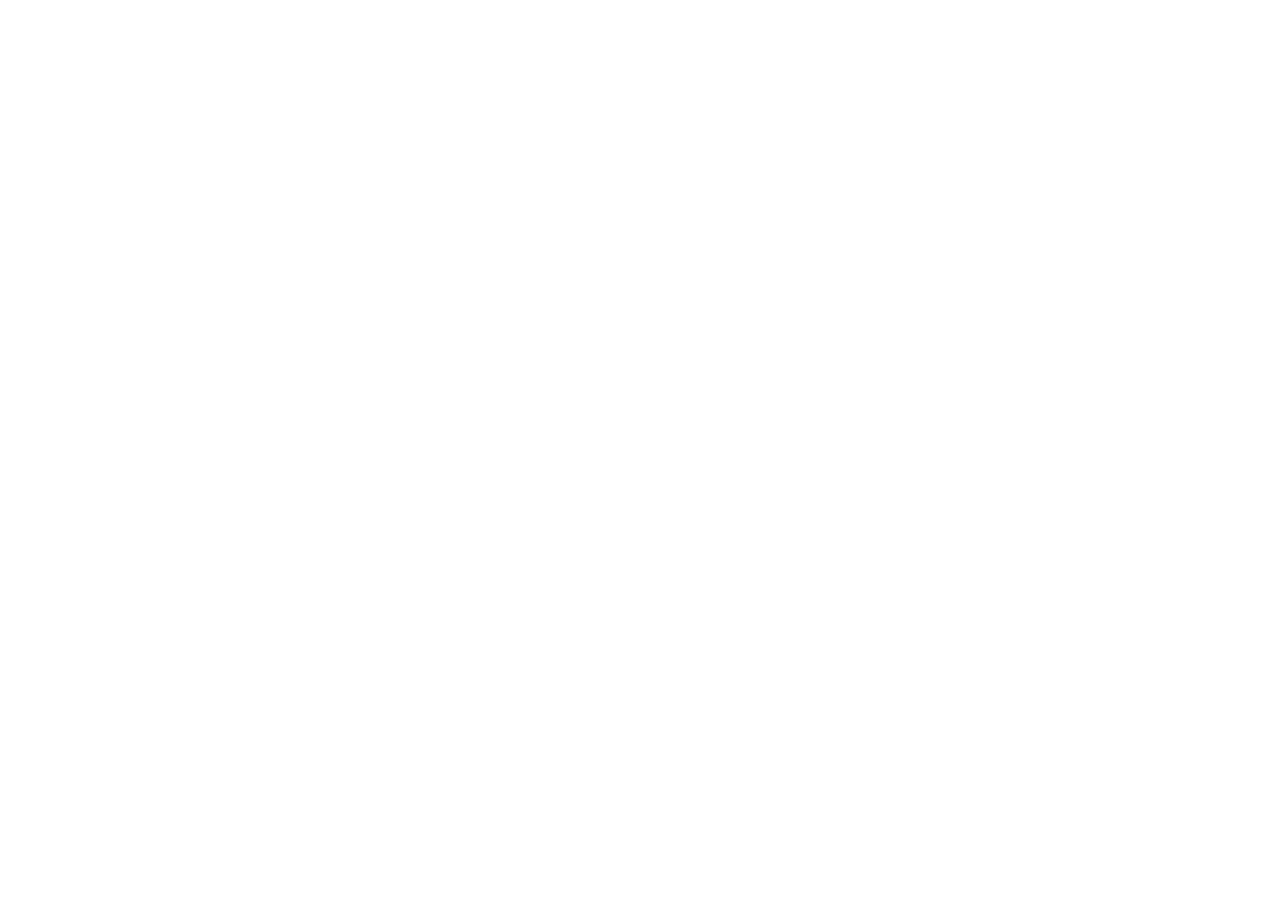
==== login.html @ ab4d5666 "pre entrega" ====
<!DOCTYPE html>
<html lang="en">

<head>
    <meta charset="UTF-8">
    <meta name="viewport" content="width=device-width, initial-scale=1.0">
    <title>Document</title>
</head>

<body>

</body>

</html>
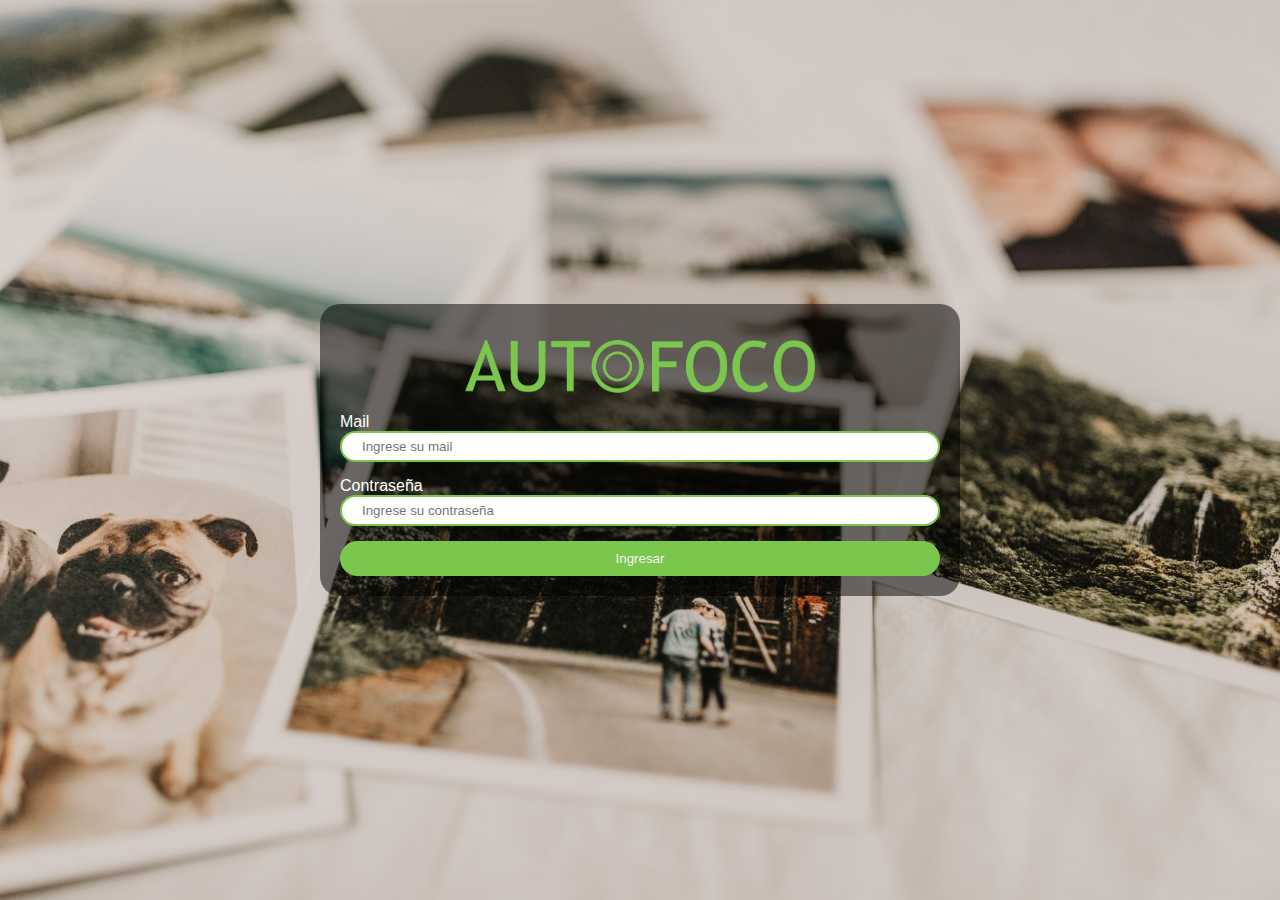
==== commit 113beb89: "login" ====
--- a/login.html
+++ b/login.html
@@ -1,14 +1,36 @@
 <!DOCTYPE html>
-<html lang="en">
+<html lang="es">
 
 <head>
     <meta charset="UTF-8">
     <meta name="viewport" content="width=device-width, initial-scale=1.0">
-    <title>Document</title>
+    <link href="style.css" rel="stylesheet" type="text/css">
+    <title>Login</title>
 </head>
 
 <body>
+    <div class="containerLog">
+        <div class="contReg">
+            <p>
+                <img src="images/logonombre.png">
+            </p>
+            <div class="inputsReg">
 
+
+                <label> Mail </label>
+                <input type="email" placeholder="Ingrese su mail">
+
+                <label> Contraseña </label>
+                <input type="password" placeholder="Ingrese su contraseña">
+
+
+
+                <a href=""><button type="submit"> Ingresar </button></a>
+
+            </div>
+
+        </div>
+    </div>
 </body>
 
 </html>--- a/style.css
+++ b/style.css
@@ -0,0 +1,636 @@
+body {
+    margin: 0;
+    background-color: #f2f2f2;
+}
+
+ul {
+    list-style-type: none;
+    margin: 0;
+    padding: 0;
+    overflow: hidden;
+    background-color: #393e46;
+    margin-block-start: 0;
+    margin-block-end: 0;
+}
+
+li {
+    float: left;
+}
+
+li a {
+    display: block;
+    color: white;
+    text-align: center;
+    padding: 14px 16px;
+    text-decoration: none;
+    font-family: 'Lucida Sans', 'Lucida Sans Regular', 'Lucida Grande', 'Lucida Sans Unicode', Geneva, Verdana, sans-serif;
+}
+
+li a:hover {
+    background-color: #222831;
+    color: #7bc74d;
+}
+
+.logo {
+    width: 32px;
+}
+
+.portada {
+    background-image: url("images/port2.jpg");
+    width: 100%;
+    height: 100vh;
+    background-position: center;
+    background-repeat: no-repeat;
+    background-size: cover;
+    display: flex;
+    align-items: center;
+}
+
+.portada img {
+    width: 500px;
+    margin-left: 100px;
+    position: relative;
+}
+
+.portada h4 {
+    font-family: 'Gayathri', sans-serif;
+    font-size: 30px;
+    font-weight: lighter;
+    position: absolute;
+    margin-left: 300px;
+    margin-top: 200px;
+    color: #222831;
+}
+
+#trabajos {
+    margin-top: 100px;
+    text-align: center;
+    height: 500px;
+    height: 1500px;
+}
+
+.titulos {
+    text-align: center;
+    font-family: 'Lucida Sans', 'Lucida Sans Regular', 'Lucida Grande', 'Lucida Sans Unicode', Geneva, Verdana, sans-serif;
+    font-size: 25px;
+    color: #222831;
+}
+
+.titulos p {
+    font-size: 15px;
+}
+
+.row {
+    display: flex;
+    flex-wrap: wrap;
+    padding: 0 4px;
+    justify-content: center;
+}
+
+.column {
+    flex: 32%;
+    max-width: 32%;
+    padding: 0 4px;
+}
+
+.column3 {
+    flex: 32%;
+    max-width: 32%;
+    padding: 0 4px;
+    display: block;
+    margin-top: 3px;
+}
+
+.column img {
+    margin-top: 8px;
+    vertical-align: middle;
+}
+
+#nosotros {
+    margin-top: 100px;
+    background-color: #222831;
+    padding: 50px;
+}
+
+#nosotros .titulos {
+    color: #838383;
+}
+
+#nosotros p {
+    color: #838383;
+}
+
+.nosotrosCont {
+    display: flex;
+    justify-content: center;
+}
+
+.nosotrosText {
+    width: 600px;
+    font-family: 'Trebuchet MS', 'Lucida Sans Unicode', 'Lucida Grande', 'Lucida Sans', Arial, sans-serif;
+}
+
+.nosotrosText a {
+    color: #7bc74d;
+}
+
+.areg {
+    margin-top: 20px;
+    padding: 8px;
+    background-color: #7bc74d;
+    color: #f2f2f2;
+    font-family: 'Lucida Sans', 'Lucida Sans Regular', 'Lucida Grande', 'Lucida Sans Unicode', Geneva, Verdana, sans-serif;
+    border: 0;
+    border-radius: 50px;
+}
+
+.areg:hover {
+    background-color: #44851d;
+}
+
+.nosotrosImg {
+    width: 200px;
+    height: 200px;
+    margin-left: 50px;
+    margin-right: 50px;
+}
+
+.imgNos {
+    width: 100%;
+    height: 100%;
+}
+
+#servicios {
+    margin-top: 100px;
+    justify-content: center;
+}
+
+.servResp {
+    display: none;
+    height: 160vh;
+    text-align: center;
+}
+
+.cardServresp {
+    box-shadow: 0 4px 8px 0 rgba(0, 0, 0, 0.2);
+    width: 90%;
+    border-radius: 5px;
+    margin: 10px;
+    display: inline-block;
+}
+
+.cardServresp img {
+    border-radius: 5px 5px 0 0;
+    width: 90%;
+    margin-top: 5px;
+}
+
+.cardbodyServresp {
+    padding: 2px 16px;
+}
+
+.cardbodyServresp h4 {
+    font-family: 'Lucida Sans', 'Lucida Sans Regular', 'Lucida Grande', 'Lucida Sans Unicode', Geneva, Verdana, sans-serif;
+    font-size: 8px;
+}
+
+.btnResp {
+    margin-top: 20px;
+    width: 80%;
+    padding: 8px;
+    background-color: #7bc74d;
+    color: #f2f2f2;
+    font-family: 'Lucida Sans', 'Lucida Sans Regular', 'Lucida Grande', 'Lucida Sans Unicode', Geneva, Verdana, sans-serif;
+    border: 0;
+    border-radius: 50px;
+    box-shadow: 0 5px 5px rgba(37, 37, 37, 0.2);
+}
+
+.servCardsContainer {
+    width: 100%;
+    margin-top: 5%;
+}
+
+.servCards {
+    margin-left: auto;
+    margin-right: auto;
+    margin-bottom: 20px;
+    background-color: #fff;
+    border-radius: 10px;
+    box-shadow: 0 5px 5px rgba(39, 39, 39, 0.1);
+    display: flex;
+    overflow: hidden;
+    width: 700px;
+}
+
+.servCards h6 {
+    opacity: 0.6;
+    margin: 0;
+    letter-spacing: 1px;
+    text-transform: uppercase;
+    font-family: 'Lucida Sans', 'Lucida Sans Regular', 'Lucida Grande', 'Lucida Sans Unicode', Geneva, Verdana, sans-serif;
+}
+
+.servCards h2 {
+    letter-spacing: 1px;
+    margin: 10px 0;
+    font-family: 'Lucida Sans', 'Lucida Sans Regular', 'Lucida Grande', 'Lucida Sans Unicode', Geneva, Verdana, sans-serif;
+}
+
+.servCards p {
+    font-family: 'Lucida Sans', 'Lucida Sans Regular', 'Lucida Grande', 'Lucida Sans Unicode', Geneva, Verdana, sans-serif;
+    font-size: 12px;
+    max-width: 300px;
+}
+
+.cardHeader1 {
+    background-image: url(images/moda.jpeg);
+    background-position: center;
+    background-repeat: no-repeat;
+    background-size: cover;
+    color: #fff;
+    padding: 30px;
+    width: 30%;
+}
+
+.cardHeader2 {
+    background-image: url(images/fotprod.png);
+    background-position: center;
+    background-repeat: no-repeat;
+    background-size: cover;
+    color: #fff;
+    padding: 30px;
+    width: 30%;
+}
+
+.cardHeader3 {
+    background-image: url(images/corp.jpg);
+    background-position: center;
+    background-repeat: no-repeat;
+    background-size: cover;
+    color: #fff;
+    padding: 30px;
+    width: 30%;
+}
+
+.cardHeader4 {
+    background-image: url(images/reci.jpeg);
+    background-position: center;
+    background-repeat: no-repeat;
+    background-size: cover;
+    color: #fff;
+    padding: 30px;
+    width: 30%;
+}
+
+.cardHeader a {
+    color: #fff;
+    display: inline-block;
+    font-size: 12px;
+    opacity: 0.6;
+    margin-top: 30px;
+    text-decoration: none;
+}
+
+.cardCont {
+    padding: 30px;
+    width: 100%;
+}
+
+.btn {
+    background-color: #7bc74d;
+    border: 0;
+    border-radius: 50px;
+    box-shadow: 0 5px 5px rgba(37, 37, 37, 0.2);
+    color: #fff;
+    font-size: 16px;
+    padding: 12px 25px;
+    float: right;
+    bottom: 30px;
+    right: 30px;
+    letter-spacing: 1px;
+}
+
+.btn:hover {
+    background-color: #44851d;
+}
+
+#contacto {
+    margin-top: 200px;
+    padding: 45px;
+    height: 80vh;
+}
+
+.contactoDatos {
+    float: left;
+    margin-left: 5%;
+}
+
+.redes {
+    display: flex;
+    justify-content: center;
+}
+
+.redLink {
+    width: 50px;
+    height: 50px;
+    float: left;
+    padding: 50px;
+}
+
+.imgRed {
+    width: 100%;
+    height: 100%;
+}
+
+.formContacto {
+    width: 40%;
+    height: 70%;
+    border-radius: 10px;
+    float: right;
+    margin-right: 10%;
+}
+
+label {
+    font-family: 'Lucida Sans', 'Lucida Sans Regular', 'Lucida Grande', 'Lucida Sans Unicode', Geneva, Verdana, sans-serif;
+    color: #393e46;
+}
+
+input {
+    width: 100%;
+    padding: 6px 20px;
+    box-sizing: border-box;
+    border: 2px solid #7bc74d;
+    -webkit-transition: 0.5s;
+    transition: 0.5s;
+    outline: none;
+    margin-bottom: 15px;
+    border-radius: 20px;
+    font-family: 'Lucida Sans', 'Lucida Sans Regular', 'Lucida Grande', 'Lucida Sans Unicode', Geneva, Verdana, sans-serif;
+    color: #393e46;
+}
+
+input:focus {
+    border: 2px solid #44851d;
+    border-radius: 20px;
+}
+
+textarea {
+    width: 100%;
+    border-radius: 20px;
+    border: 2px solid #7bc74d;
+    -webkit-transition: 0.5s;
+    transition: 0.5s;
+    outline: none;
+    margin-bottom: 8px;
+    padding: 8px;
+    box-sizing: border-box;
+    font-family: 'Lucida Sans', 'Lucida Sans Regular', 'Lucida Grande', 'Lucida Sans Unicode', Geneva, Verdana, sans-serif;
+    font-size: 12px;
+    color: #393e46;
+}
+
+textarea:focus {
+    border: 2px solid #44851d;
+    border-radius: 20px;
+}
+
+input {
+    width: 100%;
+}
+
+.formBut {
+    background-color: #7bc74d;
+    color: #f2f2f2;
+    border: none;
+    border-radius: 10px;
+    padding: 8px;
+    width: 20%;
+    float: right;
+}
+
+footer {
+    height: 130px;
+    background-color: #222831;
+    display: flex;
+    justify-content: center;
+}
+
+.footerContainer {
+    height: 80%;
+    padding: 20px;
+    box-sizing: border-box;
+}
+
+.footerContenido {
+    text-align: center;
+}
+
+.footLogo {
+    width: 100px;
+}
+
+.footerLinks {
+    margin-top: 10px;
+}
+
+.footerLinks a {
+    text-decoration: none;
+    color: #838383;
+    font-family: 'Lucida Sans', 'Lucida Sans Regular', 'Lucida Grande', 'Lucida Sans Unicode', Geneva, Verdana, sans-serif;
+    font-size: 12px;
+}
+
+.footerLinks a:hover {
+    color: #7bc74d;
+}
+
+.footerRedes {
+    padding-top: 10px;
+    box-sizing: border-box;
+}
+
+.footerRedes img {
+    height: 20px;
+    margin-left: 10px;
+}
+
+
+/* REGISTRO */
+
+.containerRegistro {
+    background-image: url(images/fondoreg4.jpg);
+    background-position: center;
+    background-repeat: no-repeat;
+    background-size: cover;
+    width: 100%;
+    height: 100vh;
+    position: relative;
+    display: flex;
+    justify-content: center;
+    align-items: center;
+}
+
+.inputsReg {
+    width: 600px;
+}
+
+.inputsReg label {
+    color: white;
+}
+
+.containerRegistro p {
+    width: 350px;
+    margin-left: auto;
+    margin-right: auto;
+}
+
+.containerRegistro img {
+    width: 350px;
+    margin-left: auto;
+    margin-right: auto;
+}
+
+.contReg {
+    background-color: rgba(0, 0, 0, 0.5);
+    padding: 20px;
+    border-radius: 20px;
+}
+
+.containerRegistro,
+.containerLog button {
+    width: 100%;
+    background-color: #7bc74d;
+    color: #f2f2f2;
+    font-family: 'Lucida Sans', 'Lucida Sans Regular', 'Lucida Grande', 'Lucida Sans Unicode', Geneva, Verdana, sans-serif;
+    border: 0;
+    border-radius: 20px;
+    padding: 10px;
+}
+
+.containerRegistro,
+.containerLog button:hover {
+    background-color: #44851d;
+}
+
+
+/* LOGIN*/
+
+.containerLog {
+    background-image: url(images/fondoLog.jpg);
+    background-position: center;
+    background-repeat: no-repeat;
+    background-size: cover;
+    width: 100%;
+    height: 100vh;
+    position: relative;
+    display: flex;
+    justify-content: center;
+    align-items: center;
+}
+
+.containerLog p {
+    width: 350px;
+    margin-left: auto;
+    margin-right: auto;
+}
+
+.containerLog img {
+    width: 350px;
+    margin-left: auto;
+    margin-right: auto;
+}
+
+
+/* MEDIA QUERIES */
+
+@media screen and (max-width: 600px) {
+    .titulos {
+        font-size: 20px;
+    }
+    li {
+        float: none;
+        width: 100%;
+    }
+    li a {
+        display: block;
+    }
+    .portada {
+        background-image: url("images/fondo2.jpg");
+    }
+    .portada img {
+        width: 250px;
+        margin-left: auto;
+        margin-right: auto;
+        margin-top: -250px;
+        position: relative;
+    }
+    .portada h4 {
+        font-family: 'Gayathri', sans-serif;
+        font-size: 16px;
+        margin-top: -150px;
+        font-weight: lighter;
+        position: absolute;
+        margin-left: 100px;
+        color: #f2f2f2;
+    }
+    #trabajos {
+        height: 100%;
+    }
+    #nosotros {
+        padding: 30px;
+    }
+    .nosotrosImg {
+        display: none;
+    }
+    .cardGaleria {
+        width: 100%;
+        float: left;
+    }
+    .column {
+        flex: 100%;
+        max-width: 100%;
+    }
+    .column3 {
+        display: none;
+    }
+    .servCards {
+        display: none;
+    }
+    .servResp {
+        display: block;
+    }
+    #contacto {
+        margin-top: 150px;
+        height: 140vh;
+    }
+    .redLink {
+        width: 40px;
+        height: 40px;
+        padding: 40px;
+    }
+    .formContacto {
+        width: 100%;
+        margin-left: auto;
+        margin-right: auto;
+        height: 60%;
+    }
+    .areg {
+        width: 100%;
+    }
+    .inputsReg {
+        width: 100%;
+    }
+    .contReg {
+        padding: 10px;
+        width: 80%;
+    }
+    .containerRegistro,
+    .containerLog {
+        width: 100%;
+    }
+    .containerRegistro,
+    .containerLog img {
+        width: 80%;
+    }
+}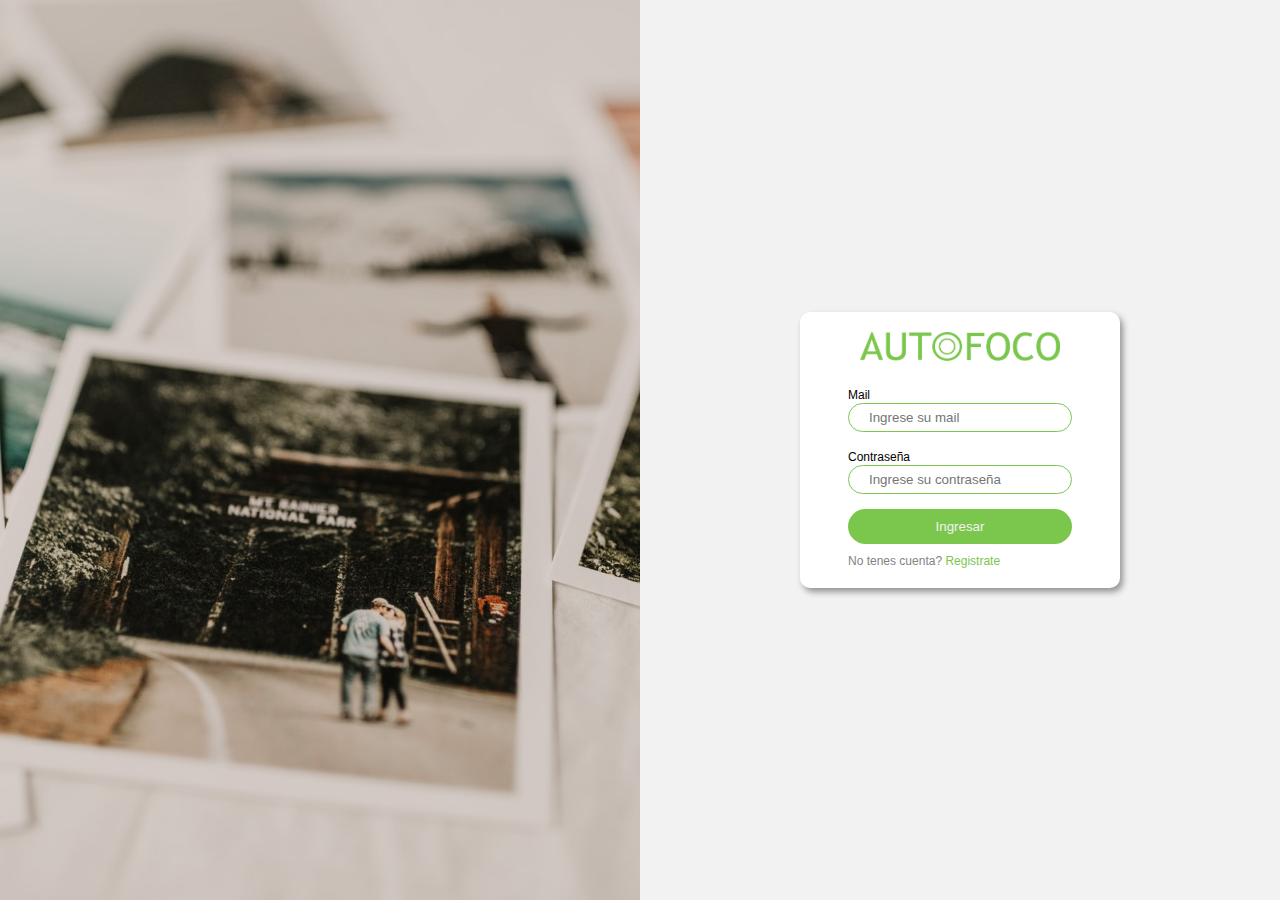
==== commit 1be09e96: "ultimo" ====
--- a/login.html
+++ b/login.html
@@ -9,26 +9,30 @@
 </head>
 
 <body>
-    <div class="containerLog">
+    <div class="containerRegistro">
+        <div class="containerImageLog">
+
+        </div>
         <div class="contReg">
-            <p>
-                <img src="images/logonombre.png">
-            </p>
-            <div class="inputsReg">
+            <div class="containerInputs">
 
+                <div class="inputsReg">
+                    <div class="imgRegistro">
+                        <img src="images/logonombre.png">
+                    </div>
+                    <label> Mail </label>
+                    <input type="email" placeholder="Ingrese su mail">
 
-                <label> Mail </label>
-                <input type="email" placeholder="Ingrese su mail">
-
-                <label> Contraseña </label>
-                <input type="password" placeholder="Ingrese su contraseña">
+                    <label> Contraseña </label>
+                    <input type="password" placeholder="Ingrese su contraseña">
 
 
 
-                <a href=""><button type="submit"> Ingresar </button></a>
+                    <a href=""><button type="submit"> Ingresar </button></a>
+                    <p>No tenes cuenta? <a href="registro.html">Registrate</a></p>
+                </div>
 
             </div>
-
         </div>
     </div>
 </body>
--- a/style.css
+++ b/style.css
@@ -1,42 +1,64 @@
+* {
+    margin: 0;
+    padding: 0;
+}
+
+html {
+    scroll-behavior: smooth;
+    margin: 0;
+}
+
 body {
     margin: 0;
     background-color: #f2f2f2;
 }
 
-ul {
-    list-style-type: none;
-    margin: 0;
-    padding: 0;
-    overflow: hidden;
+nav {
     background-color: #393e46;
-    margin-block-start: 0;
-    margin-block-end: 0;
-}
-
-li {
-    float: left;
-}
-
-li a {
+    height: 60px;
+}
+
+nav ul {
+    float: right;
+    margin-right: 25px;
+    list-style: none;
+}
+
+nav ul li {
+    display: inline-block;
+    line-height: 50px;
+    padding: 0 10px;
+    transition: 0.5s;
+}
+
+nav ul li a {
+    position: relative;
     display: block;
     color: white;
     text-align: center;
-    padding: 14px 16px;
+    transition: 0.5s;
+    padding: 5px 0;
     text-decoration: none;
     font-family: 'Lucida Sans', 'Lucida Sans Regular', 'Lucida Grande', 'Lucida Sans Unicode', Geneva, Verdana, sans-serif;
 }
 
-li a:hover {
+ul li:hover {
     background-color: #222831;
+}
+
+ul li a:hover {
     color: #7bc74d;
 }
 
-.logo {
+nav a.logo {
     width: 32px;
+    padding: 7px;
+    position: absolute;
+    top: 8px;
 }
 
 .portada {
-    background-image: url("images/port2.jpg");
+    background-image: url("images/portada2.jpg");
     width: 100%;
     height: 100vh;
     background-position: center;
@@ -52,16 +74,6 @@
     position: relative;
 }
 
-.portada h4 {
-    font-family: 'Gayathri', sans-serif;
-    font-size: 30px;
-    font-weight: lighter;
-    position: absolute;
-    margin-left: 300px;
-    margin-top: 200px;
-    color: #222831;
-}
-
 #trabajos {
     margin-top: 100px;
     text-align: center;
@@ -122,22 +134,24 @@
 
 .nosotrosCont {
     display: flex;
-    justify-content: center;
 }
 
 .nosotrosText {
     width: 600px;
+    margin-left: 10%;
     font-family: 'Trebuchet MS', 'Lucida Sans Unicode', 'Lucida Grande', 'Lucida Sans', Arial, sans-serif;
 }
 
 .nosotrosText a {
     color: #7bc74d;
+    transition: 0.5s;
 }
 
 .areg {
     margin-top: 20px;
     padding: 8px;
     background-color: #7bc74d;
+    transition: 0.5s;
     color: #f2f2f2;
     font-family: 'Lucida Sans', 'Lucida Sans Regular', 'Lucida Grande', 'Lucida Sans Unicode', Geneva, Verdana, sans-serif;
     border: 0;
@@ -148,11 +162,17 @@
     background-color: #44851d;
 }
 
+.nosotrosText a:hover {
+    color: #44851d;
+}
+
 .nosotrosImg {
-    width: 200px;
-    height: 200px;
-    margin-left: 50px;
-    margin-right: 50px;
+    width: 250px;
+    height: 250px;
+    border-radius: 150px;
+    -webkit-border-radius: 150px;
+    -moz-border-radius: 150px;
+    margin-left: 40%;
 }
 
 .imgNos {
@@ -199,6 +219,7 @@
     width: 80%;
     padding: 8px;
     background-color: #7bc74d;
+    transition: 0.5s;
     color: #f2f2f2;
     font-family: 'Lucida Sans', 'Lucida Sans Regular', 'Lucida Grande', 'Lucida Sans Unicode', Geneva, Verdana, sans-serif;
     border: 0;
@@ -299,6 +320,7 @@
 
 .btn {
     background-color: #7bc74d;
+    transition: 0.5s;
     border: 0;
     border-radius: 50px;
     box-shadow: 0 5px 5px rgba(37, 37, 37, 0.2);
@@ -331,16 +353,12 @@
     justify-content: center;
 }
 
-.redLink {
-    width: 50px;
-    height: 50px;
+.faceCont,
+.instaCont {
     float: left;
-    padding: 50px;
-}
-
-.imgRed {
-    width: 100%;
-    height: 100%;
+    color: #7bc74d;
+    font-size: 50px;
+    padding: 20px;
 }
 
 .formContacto {
@@ -445,62 +463,114 @@
     color: #7bc74d;
 }
 
-.footerRedes {
-    padding-top: 10px;
-    box-sizing: border-box;
-}
-
-.footerRedes img {
-    height: 20px;
-    margin-left: 10px;
+.faceFoot,
+.instaFoot {
+    padding: 10px;
+    font-size: 16px;
+    color: #7bc74d;
 }
 
 
 /* REGISTRO */
 
 .containerRegistro {
-    background-image: url(images/fondoreg4.jpg);
+    width: 100%;
+    height: 100vh;
+}
+
+.containerImage {
+    background-image: url(images/registro.jpg);
     background-position: center;
     background-repeat: no-repeat;
     background-size: cover;
-    width: 100%;
+    float: left;
+    width: 50%;
     height: 100vh;
-    position: relative;
+}
+
+.contReg {
+    background-color: #f2f2f2;
+    width: 50%;
+    float: left;
+    height: 100vh;
     display: flex;
     justify-content: center;
     align-items: center;
 }
 
-.inputsReg {
-    width: 600px;
-}
-
-.inputsReg label {
-    color: white;
-}
-
-.containerRegistro p {
-    width: 350px;
+.containerInputs {
+    width: 50%;
     margin-left: auto;
     margin-right: auto;
-}
-
-.containerRegistro img {
-    width: 350px;
+    background-color: #fff;
+    box-shadow: 3px 4px 6px 0px rgba(148, 148, 148, 1);
+    border-radius: 10px;
+    padding: 20px;
+    box-sizing: border-box;
+}
+
+.inputsReg p {
+    font-family: 'Lucida Sans', 'Lucida Sans Regular', 'Lucida Grande', 'Lucida Sans Unicode', Geneva, Verdana, sans-serif;
+    color: #838383;
+    font-size: 12px;
+    margin-top: 10px;
+}
+
+.inputsReg p a {
+    text-decoration: none;
+    color: #7bc74d;
+}
+
+.inputsReg p a:hover {
+    color: #44851d;
+}
+
+.inputsReg {
+    width: 80%;
     margin-left: auto;
     margin-right: auto;
 }
 
-.contReg {
-    background-color: rgba(0, 0, 0, 0.5);
-    padding: 20px;
+.inputsReg label {
+    color: black;
+    font-size: 12px;
+}
+
+.inputsReg input {
+    width: 100%;
+    padding: 6px 20px;
+    box-sizing: border-box;
+    border: 1px solid #7bc74d;
+    -webkit-transition: 0.5s;
+    transition: 0.5s;
+    outline: none;
+    margin-bottom: 15px;
     border-radius: 20px;
-}
-
-.containerRegistro,
-.containerLog button {
+    font-family: 'Lucida Sans', 'Lucida Sans Regular', 'Lucida Grande', 'Lucida Sans Unicode', Geneva, Verdana, sans-serif;
+    color: #393e46;
+}
+
+.inputsReg input:focus {
+    border: 1px solid #44851d;
+    border-radius: 20px;
+    background-color: #d6d6d6;
+}
+
+.imgRegistro {
+    width: 100%;
+    margin-bottom: 20px;
+    text-align: center;
+}
+
+.imgRegistro img {
+    width: 200px;
+    display: inline-block;
+}
+
+.containerRegistro button {
     width: 100%;
     background-color: #7bc74d;
+    transition: .5s;
     color: #f2f2f2;
     font-family: 'Lucida Sans', 'Lucida Sans Regular', 'Lucida Grande', 'Lucida Sans Unicode', Geneva, Verdana, sans-serif;
     border: 0;
@@ -508,7 +578,20 @@
     padding: 10px;
 }
 
-.containerRegistro,
+.containerLog button {
+    width: 100%;
+    background-color: #7bc74d;
+    color: #f2f2f2;
+    font-family: 'Lucida Sans', 'Lucida Sans Regular', 'Lucida Grande', 'Lucida Sans Unicode', Geneva, Verdana, sans-serif;
+    border: 0;
+    border-radius: 20px;
+    padding: 10px;
+}
+
+.containerRegistro button:hover {
+    background-color: #44851d;
+}
+
 .containerLog button:hover {
     background-color: #44851d;
 }
@@ -516,41 +599,119 @@
 
 /* LOGIN*/
 
-.containerLog {
+.containerImageLog {
     background-image: url(images/fondoLog.jpg);
     background-position: center;
     background-repeat: no-repeat;
     background-size: cover;
-    width: 100%;
+    float: left;
+    width: 50%;
     height: 100vh;
-    position: relative;
-    display: flex;
-    justify-content: center;
-    align-items: center;
-}
-
-.containerLog p {
-    width: 350px;
-    margin-left: auto;
-    margin-right: auto;
-}
-
-.containerLog img {
-    width: 350px;
-    margin-left: auto;
-    margin-right: auto;
 }
 
 
 /* MEDIA QUERIES */
 
+@media screen and (max-width: 870px) {
+    .containerImage {
+        width: 30%;
+    }
+    .containerInputs {
+        width: 100%;
+    }
+    .contReg {
+        width: 60%;
+        height: 100vh;
+        display: flex;
+        justify-content: center;
+        align-items: center;
+    }
+    nav {
+        height: 240px;
+    }
+    nav ul {
+        width: 100%;
+        margin-right: 0;
+    }
+    nav ul li {
+        float: none;
+        width: 100%;
+        padding: 0;
+    }
+    li a {
+        display: block;
+    }
+    nav a.logo {
+        display: none;
+    }
+    #trabajos {
+        height: 100%;
+    }
+    #nosotros {
+        padding: 30px;
+    }
+    .nosotrosText {
+        margin-top: 10px;
+    }
+    .nosotrosImg {
+        display: none;
+    }
+    .cardGaleria {
+        width: 100%;
+        float: left;
+    }
+    .column {
+        flex: 40%;
+        max-width: 40%;
+    }
+    .column3 {
+        display: none;
+    }
+    #contacto {
+        margin-top: 150px;
+        height: 150vh;
+        justify-content: center;
+    }
+    .contactoDatos {
+        width: 100%;
+        margin-left: 0;
+    }
+    .formContacto {
+        width: 100%;
+        margin-left: auto;
+        margin-right: auto;
+        height: 60%;
+    }
+}
+
 @media screen and (max-width: 600px) {
+    .containerImage {
+        display: none;
+    }
+    .containerInputs {
+        width: 100%;
+    }
+    .contReg {
+        width: 100%;
+        height: 100vh;
+        display: flex;
+        justify-content: center;
+        align-items: center;
+    }
     .titulos {
         font-size: 20px;
     }
-    li {
+    nav {
+        height: 240px;
+    }
+    nav ul {
+        width: 100%;
+        margin-right: 0;
+    }
+    nav ul li {
         float: none;
         width: 100%;
+        padding: 0;
     }
     li a {
         display: block;
@@ -580,6 +741,12 @@
     #nosotros {
         padding: 30px;
     }
+    .nosotrosText {
+        margin-top: 30px;
+    }
+    .areg {
+        margin-bottom: 10px;
+    }
     .nosotrosImg {
         display: none;
     }
@@ -602,12 +769,11 @@
     }
     #contacto {
         margin-top: 150px;
-        height: 140vh;
-    }
-    .redLink {
-        width: 40px;
-        height: 40px;
-        padding: 40px;
+        height: 150vh;
+    }
+    .faceCont,
+    .instaCont {
+        font-size: 40px;
     }
     .formContacto {
         width: 100%;
@@ -625,11 +791,15 @@
         padding: 10px;
         width: 80%;
     }
-    .containerRegistro,
+    .containerRegistro {
+        width: 100%;
+    }
     .containerLog {
         width: 100%;
     }
-    .containerRegistro,
+    .containerRegistro img {
+        width: 80%;
+    }
     .containerLog img {
         width: 80%;
     }
